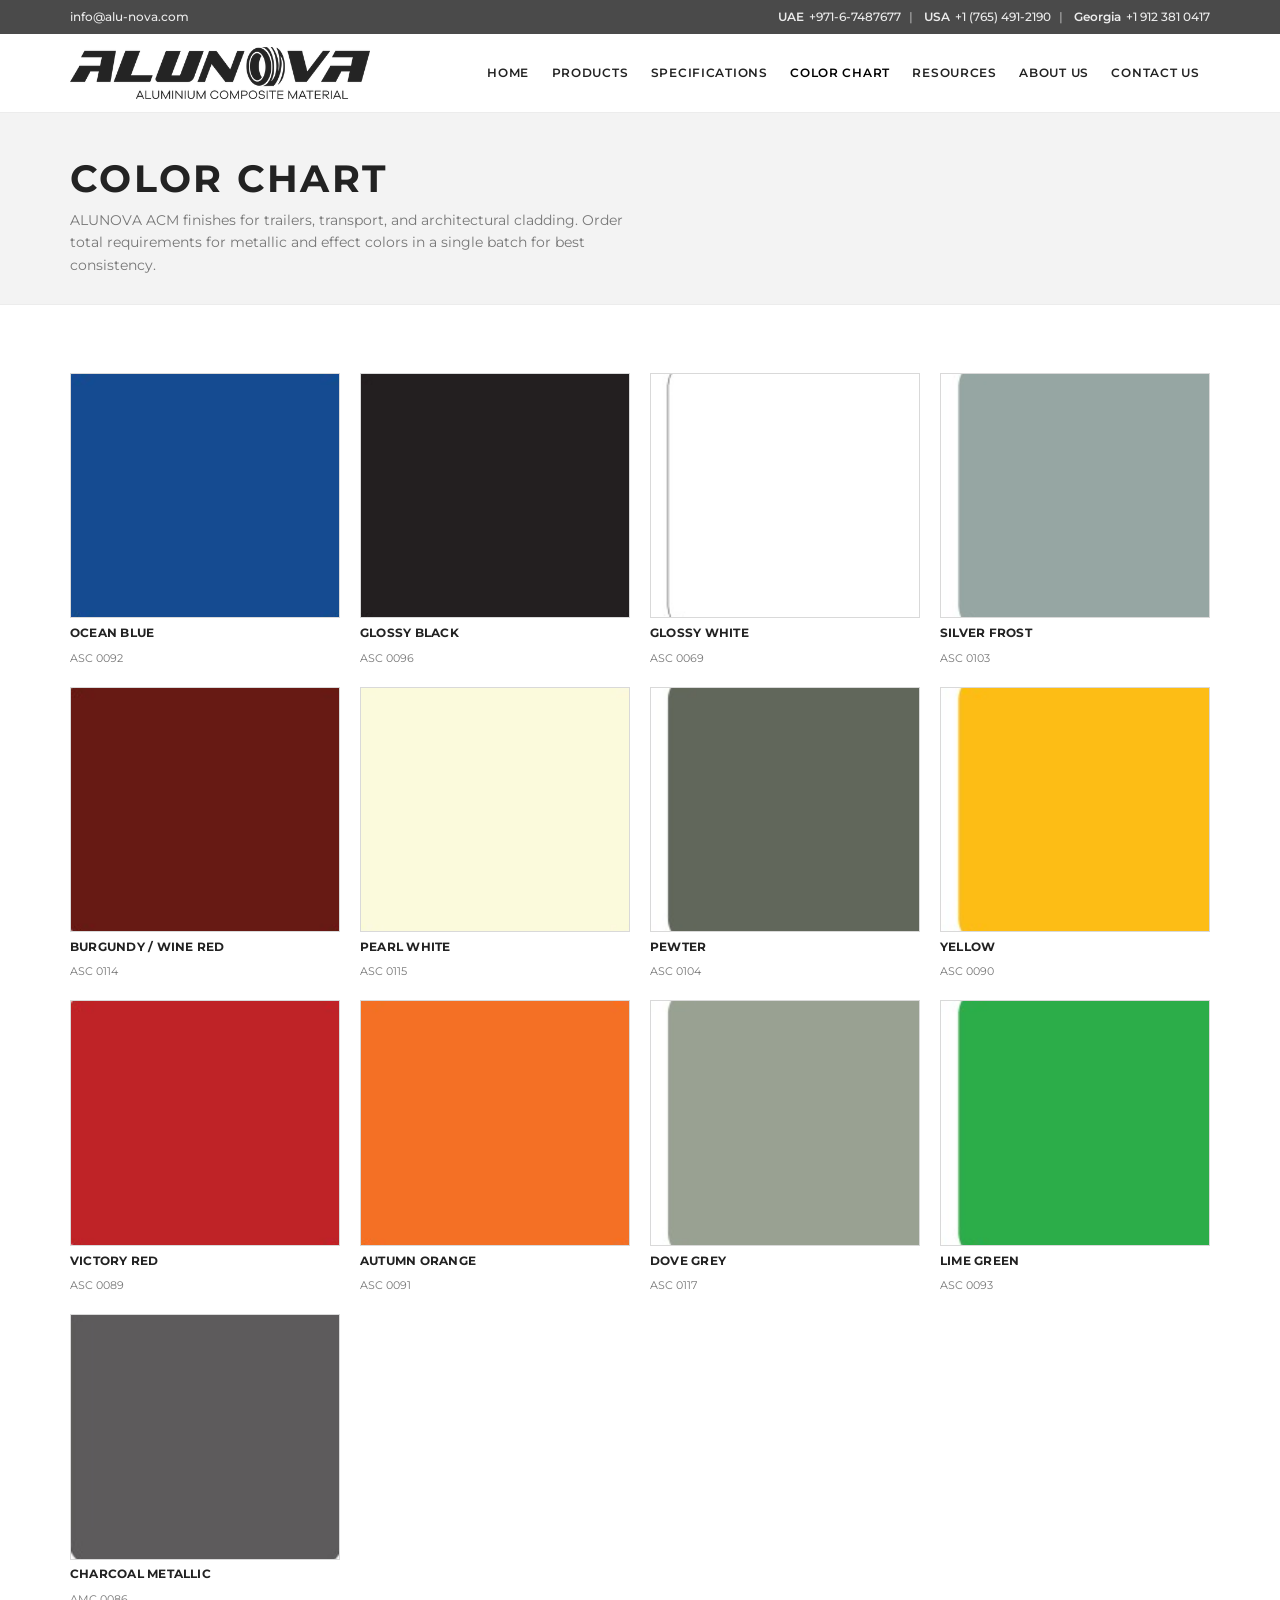
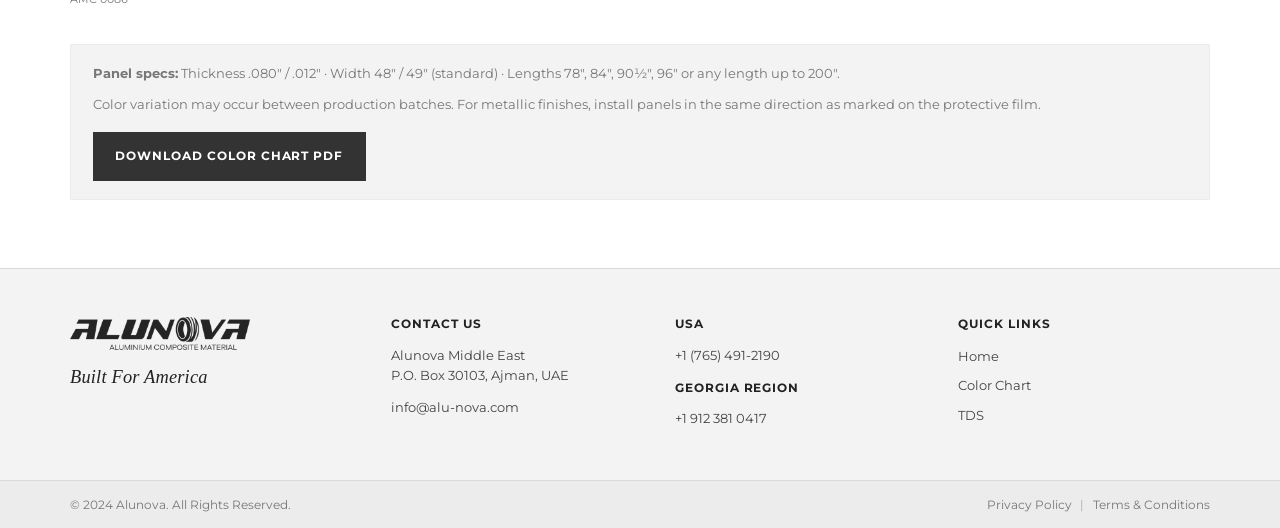
==== color-chart.html @ 653b5198 "Add ALUNOVA ACM marketing site from finalized wireframe. White/gray layout with product imagery, col" ====
<!DOCTYPE html>
<html lang="en">
<head>
  <meta charset="UTF-8" />
  <meta name="viewport" content="width=device-width, initial-scale=1.0" />
  <title>Color Chart — ALUNOVA ACM</title>
  <meta name="description" content="ALUNOVA aluminium composite material color chart — Ocean Blue, Glossy Black, Victory Red, and more." />
  <link rel="preconnect" href="https://fonts.googleapis.com" />
  <link rel="preconnect" href="https://fonts.gstatic.com" crossorigin />
  <link href="https://fonts.googleapis.com/css2?family=Montserrat:ital,wght@0,400;0,500;0,600;0,700;0,800;1,700&display=swap" rel="stylesheet" />
  <link rel="stylesheet" href="css/styles.css" />
</head>
<body>
  <div class="topbar">
    <div class="container topbar__inner">
      <a class="topbar__email" href="mailto:info@alu-nova.com">info@alu-nova.com</a>
      <div class="topbar__phones">
        <a href="tel:+97167487677"><span>UAE</span> +971-6-7487677</a>
        <span class="sep">|</span>
        <a href="tel:+17654912190"><span>USA</span> +1 (765) 491-2190</a>
        <span class="sep">|</span>
        <a href="tel:+19123810417"><span>Georgia</span> +1 912 381 0417</a>
      </div>
    </div>
  </div>

  <header class="header" id="header">
    <div class="container header__inner">
      <a class="logo" href="index.html" aria-label="ALUNOVA home">
        <img src="images/logo-nav.png" alt="ALUNOVA" width="260" height="48" />
      </a>
      <button class="nav-toggle" id="navToggle" aria-label="Open menu" aria-expanded="false">
        <span></span><span></span><span></span>
      </button>
      <nav class="nav" id="nav" aria-label="Primary">
        <a href="index.html" class="nav__link">Home</a>
        <a href="index.html#applications" class="nav__link">Products</a>
        <a href="index.html#specifications" class="nav__link">Specifications</a>
        <a href="color-chart.html" class="nav__link is-active">Color Chart</a>
        <a href="docs/TDS.pdf" class="nav__link" target="_blank" rel="noopener">Resources</a>
        <a href="index.html#about" class="nav__link">About Us</a>
        <a href="index.html#contact" class="nav__link">Contact Us</a>
      </nav>
    </div>
  </header>

  <section class="page-hero">
    <div class="container">
      <h1>Color Chart</h1>
      <p>ALUNOVA ACM finishes for trailers, transport, and architectural cladding. Order total requirements for metallic and effect colors in a single batch for best consistency.</p>
    </div>
  </section>

  <main class="section">
    <div class="container">
      <div class="color-full-grid">
        <article class="swatch">
          <img src="images/swatches/ocean-blue.jpg" alt="Ocean Blue" />
          <span class="swatch__name">Ocean Blue</span>
          <span class="swatch__code">ASC 0092</span>
        </article>
        <article class="swatch">
          <img src="images/swatches/glossy-black.jpg" alt="Glossy Black" />
          <span class="swatch__name">Glossy Black</span>
          <span class="swatch__code">ASC 0096</span>
        </article>
        <article class="swatch">
          <img src="images/swatches/glossy-white.jpg" alt="Glossy White" />
          <span class="swatch__name">Glossy White</span>
          <span class="swatch__code">ASC 0069</span>
        </article>
        <article class="swatch">
          <img src="images/swatches/silver-frost.jpg" alt="Silver Frost" />
          <span class="swatch__name">Silver Frost</span>
          <span class="swatch__code">ASC 0103</span>
        </article>
        <article class="swatch">
          <img src="images/swatches/burgundy.jpg" alt="Burgundy Wine Red" />
          <span class="swatch__name">Burgundy / Wine Red</span>
          <span class="swatch__code">ASC 0114</span>
        </article>
        <article class="swatch">
          <img src="images/swatches/pearl-white.jpg" alt="Pearl White" />
          <span class="swatch__name">Pearl White</span>
          <span class="swatch__code">ASC 0115</span>
        </article>
        <article class="swatch">
          <img src="images/swatches/pewter.jpg" alt="Pewter" />
          <span class="swatch__name">Pewter</span>
          <span class="swatch__code">ASC 0104</span>
        </article>
        <article class="swatch">
          <img src="images/swatches/yellow.jpg" alt="Yellow" />
          <span class="swatch__name">Yellow</span>
          <span class="swatch__code">ASC 0090</span>
        </article>
        <article class="swatch">
          <img src="images/swatches/victory-red.jpg" alt="Victory Red" />
          <span class="swatch__name">Victory Red</span>
          <span class="swatch__code">ASC 0089</span>
        </article>
        <article class="swatch">
          <img src="images/swatches/autumn-orange.jpg" alt="Autumn Orange" />
          <span class="swatch__name">Autumn Orange</span>
          <span class="swatch__code">ASC 0091</span>
        </article>
        <article class="swatch">
          <img src="images/swatches/dove-grey.jpg" alt="Dove Grey" />
          <span class="swatch__name">Dove Grey</span>
          <span class="swatch__code">ASC 0117</span>
        </article>
        <article class="swatch">
          <img src="images/swatches/lime-green.jpg" alt="Lime Green" />
          <span class="swatch__name">Lime Green</span>
          <span class="swatch__code">ASC 0093</span>
        </article>
        <article class="swatch">
          <img src="images/swatches/charcoal-metallic.jpg" alt="Charcoal Metallic" />
          <span class="swatch__name">Charcoal Metallic</span>
          <span class="swatch__code">AMC 0086</span>
        </article>
      </div>

      <div class="color-note">
        <p><strong>Panel specs:</strong> Thickness .080" / .012" · Width 48" / 49" (standard) · Lengths 78", 84", 90½", 96" or any length up to 200".</p>
        <p style="margin-top:0.6rem">Color variation may occur between production batches. For metallic finishes, install panels in the same direction as marked on the protective film.</p>
        <p style="margin-top:1rem">
          <a class="btn btn--primary" href="docs/COLOR_CHART.pdf" target="_blank" rel="noopener">Download Color Chart PDF</a>
        </p>
      </div>
    </div>
  </main>

  <footer class="footer" id="contact">
    <div class="container footer__grid">
      <div class="footer__brand">
        <img src="images/logo-gray.png" alt="ALUNOVA" width="180" height="33" />
        <p class="footer__tagline">Built For America</p>
      </div>
      <div class="footer__col">
        <h4>Contact Us</h4>
        <p>Alunova Middle East<br />P.O. Box 30103, Ajman, UAE</p>
        <p><a href="mailto:info@alu-nova.com">info@alu-nova.com</a></p>
      </div>
      <div class="footer__col">
        <h4>USA</h4>
        <p><a href="tel:+17654912190">+1 (765) 491-2190</a></p>
        <h4 style="margin-top:1rem">Georgia Region</h4>
        <p><a href="tel:+19123810417">+1 912 381 0417</a></p>
      </div>
      <div class="footer__col">
        <h4>Quick Links</h4>
        <ul class="footer__links">
          <li><a href="index.html">Home</a></li>
          <li><a href="color-chart.html">Color Chart</a></li>
          <li><a href="docs/TDS.pdf" target="_blank" rel="noopener">TDS</a></li>
        </ul>
      </div>
    </div>
    <div class="footer__bottom">
      <div class="container footer__bottom-inner">
        <p>© 2024 Alunova. All Rights Reserved.</p>
        <p><a href="#">Privacy Policy</a> <span>|</span> <a href="#">Terms &amp; Conditions</a></p>
      </div>
    </div>
  </footer>

  <script src="js/main.js"></script>
</body>
</html>
---- css/styles.css ----
/* ALUNOVA — wireframe-exact white / gray UI */
:root {
  --ink: #222222;
  --ink-soft: #444444;
  --muted: #777777;
  --line: #d9d9d9;
  --line-soft: #ececec;
  --surface: #f3f3f3;
  --surface-2: #f7f7f7;
  --white: #ffffff;
  --topbar: #4a4a4a;

  --font: "Montserrat", "Helvetica Neue", Arial, sans-serif;
  --container: 1140px;
  --header-h: 78px;
  --ease: ease;
}

*,
*::before,
*::after {
  box-sizing: border-box;
}

html {
  scroll-behavior: smooth;
}

body {
  margin: 0;
  font-family: var(--font);
  font-size: 14px;
  line-height: 1.65;
  color: var(--ink);
  background: var(--white);
  -webkit-font-smoothing: antialiased;
}

img {
  max-width: 100%;
  display: block;
}

a {
  color: inherit;
  text-decoration: none;
}

button {
  font: inherit;
  background: none;
  border: 0;
  cursor: pointer;
  color: inherit;
}

ul {
  margin: 0;
  padding: 0;
  list-style: none;
}

h1, h2, h3, h4 {
  margin: 0;
  font-family: var(--font);
  font-weight: 700;
  letter-spacing: 0.02em;
  text-transform: uppercase;
  line-height: 1.15;
  color: var(--ink);
}

p {
  margin: 0;
}

.container {
  width: min(100% - 2.4rem, var(--container));
  margin-inline: auto;
}

/* —— Top bar —— */
.topbar {
  background: var(--topbar);
  color: #ececec;
  font-size: 12px;
  font-weight: 500;
}

.topbar__inner {
  display: flex;
  align-items: center;
  justify-content: space-between;
  gap: 1rem;
  min-height: 34px;
  flex-wrap: wrap;
  padding-block: 0.3rem;
}

.topbar a {
  color: #ececec;
}

.topbar a:hover {
  color: #fff;
}

.topbar__email {
  display: inline-flex;
  align-items: center;
  gap: 0.4rem;
}

.topbar__phones {
  display: flex;
  align-items: center;
  flex-wrap: wrap;
  gap: 0.5rem;
}

.topbar__phones span {
  font-weight: 600;
  margin-right: 0.15rem;
}

.topbar .sep {
  color: #9a9a9a;
}

/* —— Header —— */
.header {
  position: sticky;
  top: 0;
  z-index: 100;
  background: var(--white);
  border-bottom: 1px solid var(--line-soft);
}

.header.is-scrolled {
  box-shadow: 0 2px 12px rgba(0, 0, 0, 0.06);
}

.header__inner {
  display: flex;
  align-items: center;
  justify-content: space-between;
  min-height: var(--header-h);
  gap: 1.25rem;
}

.logo img {
  height: 52px;
  width: auto;
  display: block;
}

.nav {
  display: flex;
  align-items: center;
  gap: 0.1rem;
}

.nav__link {
  font-size: 12px;
  font-weight: 600;
  letter-spacing: 0.06em;
  text-transform: uppercase;
  padding: 0.55rem 0.65rem;
  color: var(--ink);
  display: inline-flex;
  align-items: center;
  gap: 0.28rem;
}

.nav__link:hover,
.nav__link.is-active,
.nav__item:focus-within > .nav__link {
  color: #000;
}

.has-dropdown {
  position: relative;
}

.has-dropdown > .nav__link::after {
  content: "";
  width: 0;
  height: 0;
  border-left: 3.5px solid transparent;
  border-right: 3.5px solid transparent;
  border-top: 4px solid currentColor;
  opacity: 0.75;
}

.dropdown {
  position: absolute;
  top: calc(100% + 0.35rem);
  left: 0;
  min-width: 210px;
  background: var(--white);
  border: 1px solid var(--line);
  box-shadow: 0 10px 28px rgba(0, 0, 0, 0.08);
  padding: 0.4rem;
  opacity: 0;
  visibility: hidden;
  transform: translateY(4px);
  transition: 0.18s var(--ease);
  z-index: 20;
}

.has-dropdown:hover .dropdown,
.has-dropdown:focus-within .dropdown,
.has-dropdown.is-open .dropdown {
  opacity: 1;
  visibility: visible;
  transform: none;
}

.dropdown a {
  display: block;
  padding: 0.55rem 0.7rem;
  font-size: 12.5px;
  font-weight: 500;
  color: var(--ink-soft);
  text-transform: none;
  letter-spacing: 0;
}

.dropdown a:hover {
  background: var(--surface);
  color: var(--ink);
}

.nav-toggle {
  display: none;
  width: 40px;
  height: 40px;
  place-items: center;
  flex-direction: column;
  gap: 5px;
}

.nav-toggle span {
  display: block;
  width: 20px;
  height: 2px;
  background: var(--ink);
}

/* —— Buttons —— */
.btn {
  display: inline-flex;
  align-items: center;
  justify-content: center;
  font-family: var(--font);
  font-size: 12px;
  font-weight: 700;
  letter-spacing: 0.08em;
  text-transform: uppercase;
  padding: 0.85rem 1.35rem;
  border: 1.5px solid transparent;
  transition: 0.2s var(--ease);
}

.btn--primary {
  background: #333;
  color: var(--white);
  border-color: #333;
}

.btn--primary:hover {
  background: #111;
  border-color: #111;
}

.btn--ghost {
  background: var(--white);
  color: #333;
  border-color: #333;
}

.btn--ghost:hover {
  background: #333;
  color: var(--white);
}

.text-link {
  font-size: 12px;
  font-weight: 600;
  letter-spacing: 0.05em;
  text-transform: uppercase;
  color: var(--ink-soft);
  white-space: nowrap;
}

.text-link:hover {
  color: var(--ink);
}

/* —— Hero —— */
.hero {
  padding: 3.75rem 0 2.75rem;
  background: var(--white);
}

.hero__bg {
  display: none;
}

.hero__grid {
  display: grid;
  grid-template-columns: 1fr 1.05fr;
  gap: 2.75rem;
  align-items: center;
}

.hero__title {
  font-size: clamp(2.4rem, 5vw, 3.4rem);
  font-weight: 800;
  letter-spacing: 0.01em;
  margin-bottom: 0.55rem;
}

.hero__eyebrow {
  font-size: 1.05rem;
  font-weight: 500;
  letter-spacing: 0.01em;
  text-transform: none;
  color: var(--ink-soft);
  margin-bottom: 1rem;
}

.hero__lead {
  max-width: 32rem;
  color: var(--muted);
  font-size: 14px;
  line-height: 1.7;
  margin-bottom: 1.5rem;
}

.hero__actions {
  display: flex;
  flex-wrap: wrap;
  gap: 0.75rem;
}

.hero__frame {
  position: relative;
  aspect-ratio: 16 / 11;
  background: var(--surface);
  border: 1px solid var(--line);
  overflow: hidden;
}

.hero__img {
  position: absolute;
  inset: 0;
  width: 100%;
  height: 100%;
  object-fit: cover;
  opacity: 0;
  transition: opacity 0.45s var(--ease);
}

.hero__img.is-active {
  opacity: 1;
}

.hero__dots {
  display: flex;
  justify-content: center;
  gap: 0.45rem;
  margin-top: 0.9rem;
}

.hero__dots button {
  width: 8px;
  height: 8px;
  border-radius: 50%;
  background: #cfcfcf;
}

.hero__dots button.is-active {
  background: #555;
}

/* —— Features —— */
.features {
  background: var(--surface);
  border-block: 1px solid var(--line-soft);
  padding: 2.5rem 0;
}

.features__grid {
  display: grid;
  grid-template-columns: repeat(4, 1fr);
  gap: 1.5rem;
}

.feature {
  text-align: center;
  padding: 0.35rem 0.5rem;
}

.feature__icon {
  width: 44px;
  height: 44px;
  margin: 0 auto 0.75rem;
  color: #555;
}

.feature__icon svg {
  width: 100%;
  height: 100%;
}

.feature h3 {
  font-size: 13px;
  letter-spacing: 0.04em;
  margin-bottom: 0.4rem;
}

.feature p {
  font-size: 12.5px;
  color: var(--muted);
  line-height: 1.55;
}

/* —— Sections —— */
.section {
  padding: 4.25rem 0;
}

.section__head {
  margin-bottom: 2rem;
}

.section__head h2 {
  font-size: clamp(1.35rem, 2.4vw, 1.7rem);
  letter-spacing: 0.06em;
}

.section__head p {
  margin-top: 0.45rem;
  color: var(--muted);
  font-size: 13.5px;
}

.section__head--center {
  text-align: center;
}

.section__head--center p {
  margin-inline: auto;
  max-width: 34rem;
}

.section__head--split {
  display: flex;
  align-items: baseline;
  justify-content: space-between;
  gap: 1rem;
  flex-wrap: wrap;
}

/* —— Applications —— */
.apps-grid {
  display: grid;
  grid-template-columns: repeat(4, 1fr);
  gap: 1.15rem;
}

.app-card h3 {
  margin-top: 0.75rem;
  font-size: 13px;
  font-weight: 700;
  letter-spacing: 0.04em;
  text-align: center;
}

.app-card__media {
  aspect-ratio: 1;
  overflow: hidden;
  background: var(--surface);
  border: 1px solid var(--line);
}

.app-card__media img {
  width: 100%;
  height: 100%;
  object-fit: cover;
}

/* —— Specs —— */
.specs-grid {
  display: grid;
  grid-template-columns: repeat(5, 1fr);
  gap: 1rem;
}

.spec {
  text-align: left;
  padding: 0.25rem 0.35rem;
}

.spec__icon {
  width: 34px;
  height: 34px;
  color: #666;
  margin-bottom: 0.7rem;
}

.spec__icon svg {
  width: 100%;
  height: 100%;
}

.spec h3 {
  font-size: 12px;
  font-weight: 600;
  color: var(--ink-soft);
  letter-spacing: 0.03em;
  margin-bottom: 0.4rem;
  text-transform: none;
}

.spec__value {
  font-size: 14px;
  font-weight: 700;
  color: var(--ink);
  letter-spacing: 0.01em;
}

.spec__value span {
  font-size: 11px;
  font-weight: 600;
  color: var(--muted);
}

.spec__note {
  margin-top: 0.25rem;
  font-size: 12px;
  color: var(--muted);
}

/* —— TDS —— */
.tds {
  padding-top: 0.5rem;
}

.tds-card {
  display: grid;
  grid-template-columns: auto 1fr auto;
  gap: 2rem;
  align-items: center;
  padding: 2rem 2.25rem;
  background: var(--surface);
  border: 1px solid var(--line-soft);
}

.tds-card__icon {
  width: 56px;
  height: 56px;
  color: #555;
}

.tds-card__icon svg {
  width: 100%;
  height: 100%;
}

.tds-card__body h2 {
  font-size: 1.25rem;
  letter-spacing: 0.05em;
  margin-bottom: 0.45rem;
}

.tds-card__body p {
  color: var(--muted);
  max-width: 32rem;
  margin-bottom: 1rem;
  font-size: 13.5px;
}

.tds-card__list {
  display: grid;
  gap: 0.55rem;
}

.tds-card__list li {
  display: flex;
  align-items: center;
  gap: 0.5rem;
  font-size: 13px;
  font-weight: 600;
  color: var(--ink-soft);
}

.tds-card__list li::before {
  content: "✓";
  width: 18px;
  height: 18px;
  border: 1.5px solid #888;
  border-radius: 50%;
  display: grid;
  place-items: center;
  font-size: 10px;
  color: #555;
  flex-shrink: 0;
}

/* —— Color swatches —— */
.swatch-grid {
  display: grid;
  grid-template-columns: repeat(7, 1fr);
  gap: 0.9rem;
}

.swatch {
  display: flex;
  flex-direction: column;
  gap: 0.35rem;
}

.swatch img {
  aspect-ratio: 1;
  object-fit: cover;
  border: 1px solid var(--line);
  width: 100%;
}

.swatch__name {
  font-size: 11.5px;
  font-weight: 700;
  letter-spacing: 0.02em;
  text-transform: uppercase;
  color: var(--ink);
}

.swatch__code {
  font-size: 11px;
  color: var(--muted);
}

.swatch--more {
  aspect-ratio: 1;
  align-items: center;
  justify-content: center;
  border: 1px solid var(--line);
  background: var(--surface);
  text-align: center;
  padding: 0.75rem;
}

.swatch--more span {
  font-size: 12px;
  font-weight: 700;
  letter-spacing: 0.04em;
  text-transform: uppercase;
  color: var(--ink-soft);
}

.page-hero {
  padding: 2.75rem 0 1.75rem;
  background: var(--surface);
  border-bottom: 1px solid var(--line-soft);
}

.page-hero h1 {
  font-size: clamp(1.8rem, 4vw, 2.4rem);
  letter-spacing: 0.06em;
}

.page-hero p {
  margin-top: 0.5rem;
  color: var(--muted);
  max-width: 36rem;
  font-size: 13.5px;
}

.color-full-grid {
  display: grid;
  grid-template-columns: repeat(4, 1fr);
  gap: 1.25rem;
}

.color-full-grid .swatch img {
  aspect-ratio: 1.1;
}

.color-note {
  margin-top: 2.25rem;
  padding: 1.15rem 1.35rem;
  background: var(--surface);
  border: 1px solid var(--line-soft);
  color: var(--muted);
  font-size: 13px;
}

/* —— Why —— */
.why {
  background: var(--white);
  border-top: 1px solid var(--line-soft);
  padding: 3.75rem 0;
}

.why-grid {
  display: grid;
  grid-template-columns: repeat(5, 1fr);
  gap: 1.25rem;
}

.why-item {
  text-align: center;
  padding: 0.35rem;
}

.why-item__icon {
  width: 40px;
  height: 40px;
  margin: 0 auto 0.7rem;
  color: #666;
}

.why-item__icon svg {
  width: 100%;
  height: 100%;
}

.why-item h3 {
  font-size: 12px;
  font-weight: 600;
  letter-spacing: 0.03em;
  line-height: 1.35;
  color: var(--ink-soft);
  text-transform: none;
}

/* —— Footer —— */
.footer {
  background: var(--surface);
  color: var(--ink-soft);
  border-top: 1px solid var(--line);
}

.footer__grid {
  display: grid;
  grid-template-columns: 1.15fr 1fr 1fr 1fr;
  gap: 2rem;
  padding: 3rem 0 2.5rem;
}

.footer__tagline {
  margin-top: 0.75rem;
  font-family: "Georgia", "Times New Roman", serif;
  font-size: 1.15rem;
  font-style: italic;
  font-weight: 400;
  letter-spacing: 0.01em;
  text-transform: none;
  color: var(--ink);
}

.footer__flag {
  margin-top: 0.75rem;
  filter: grayscale(1);
  opacity: 0.85;
}

.footer__col h4 {
  color: var(--ink);
  font-size: 12px;
  letter-spacing: 0.08em;
  margin-bottom: 0.85rem;
}

.footer__col p {
  font-size: 13px;
  margin-bottom: 0.75rem;
  line-height: 1.55;
}

.footer a:hover {
  color: var(--ink);
}

.footer__links {
  display: grid;
  gap: 0.4rem;
}

.footer__links a {
  font-size: 13px;
}

.footer__bottom {
  border-top: 1px solid var(--line);
  background: #ececec;
}

.footer__bottom-inner {
  display: flex;
  justify-content: space-between;
  gap: 1rem;
  flex-wrap: wrap;
  padding: 0.85rem 0;
  font-size: 12px;
  color: var(--muted);
}

.footer__bottom span {
  margin-inline: 0.35rem;
  color: #aaa;
}

/* —— Responsive —— */
@media (max-width: 1100px) {
  .specs-grid {
    grid-template-columns: repeat(3, 1fr);
  }

  .swatch-grid {
    grid-template-columns: repeat(4, 1fr);
  }

  .why-grid {
    grid-template-columns: repeat(3, 1fr);
  }

  .footer__grid {
    grid-template-columns: 1fr 1fr;
  }
}

@media (max-width: 900px) {
  .nav-toggle {
    display: grid;
  }

  .nav {
    position: fixed;
    inset: calc(34px + var(--header-h)) 0 auto 0;
    background: var(--white);
    border-bottom: 1px solid var(--line);
    flex-direction: column;
    align-items: stretch;
    padding: 0.65rem 1.15rem 1.15rem;
    transform: translateY(-120%);
    opacity: 0;
    pointer-events: none;
    transition: 0.25s var(--ease);
    max-height: calc(100vh - 100px);
    overflow: auto;
  }

  .nav.is-open {
    transform: none;
    opacity: 1;
    pointer-events: auto;
  }

  .nav__link {
    width: 100%;
    justify-content: space-between;
    padding: 0.8rem 0.25rem;
    border-bottom: 1px solid var(--line-soft);
  }

  .dropdown {
    position: static;
    opacity: 1;
    visibility: visible;
    transform: none;
    box-shadow: none;
    border: 0;
    display: none;
    padding: 0 0 0.4rem 0.65rem;
  }

  .has-dropdown.is-open .dropdown {
    display: block;
  }

  .hero__grid {
    grid-template-columns: 1fr;
    gap: 2rem;
  }

  .features__grid,
  .apps-grid {
    grid-template-columns: 1fr 1fr;
  }

  .tds-card {
    grid-template-columns: 1fr;
    gap: 1.15rem;
    padding: 1.5rem;
  }

  .topbar__phones .sep:nth-of-type(2),
  .topbar__phones a:last-child {
    display: none;
  }
}

@media (max-width: 600px) {
  .features__grid,
  .apps-grid,
  .why-grid,
  .color-full-grid,
  .footer__grid {
    grid-template-columns: 1fr;
  }

  .swatch-grid,
  .specs-grid {
    grid-template-columns: 1fr 1fr;
  }

  .topbar__phones {
    display: none;
  }

  .section {
    padding: 3rem 0;
  }
}
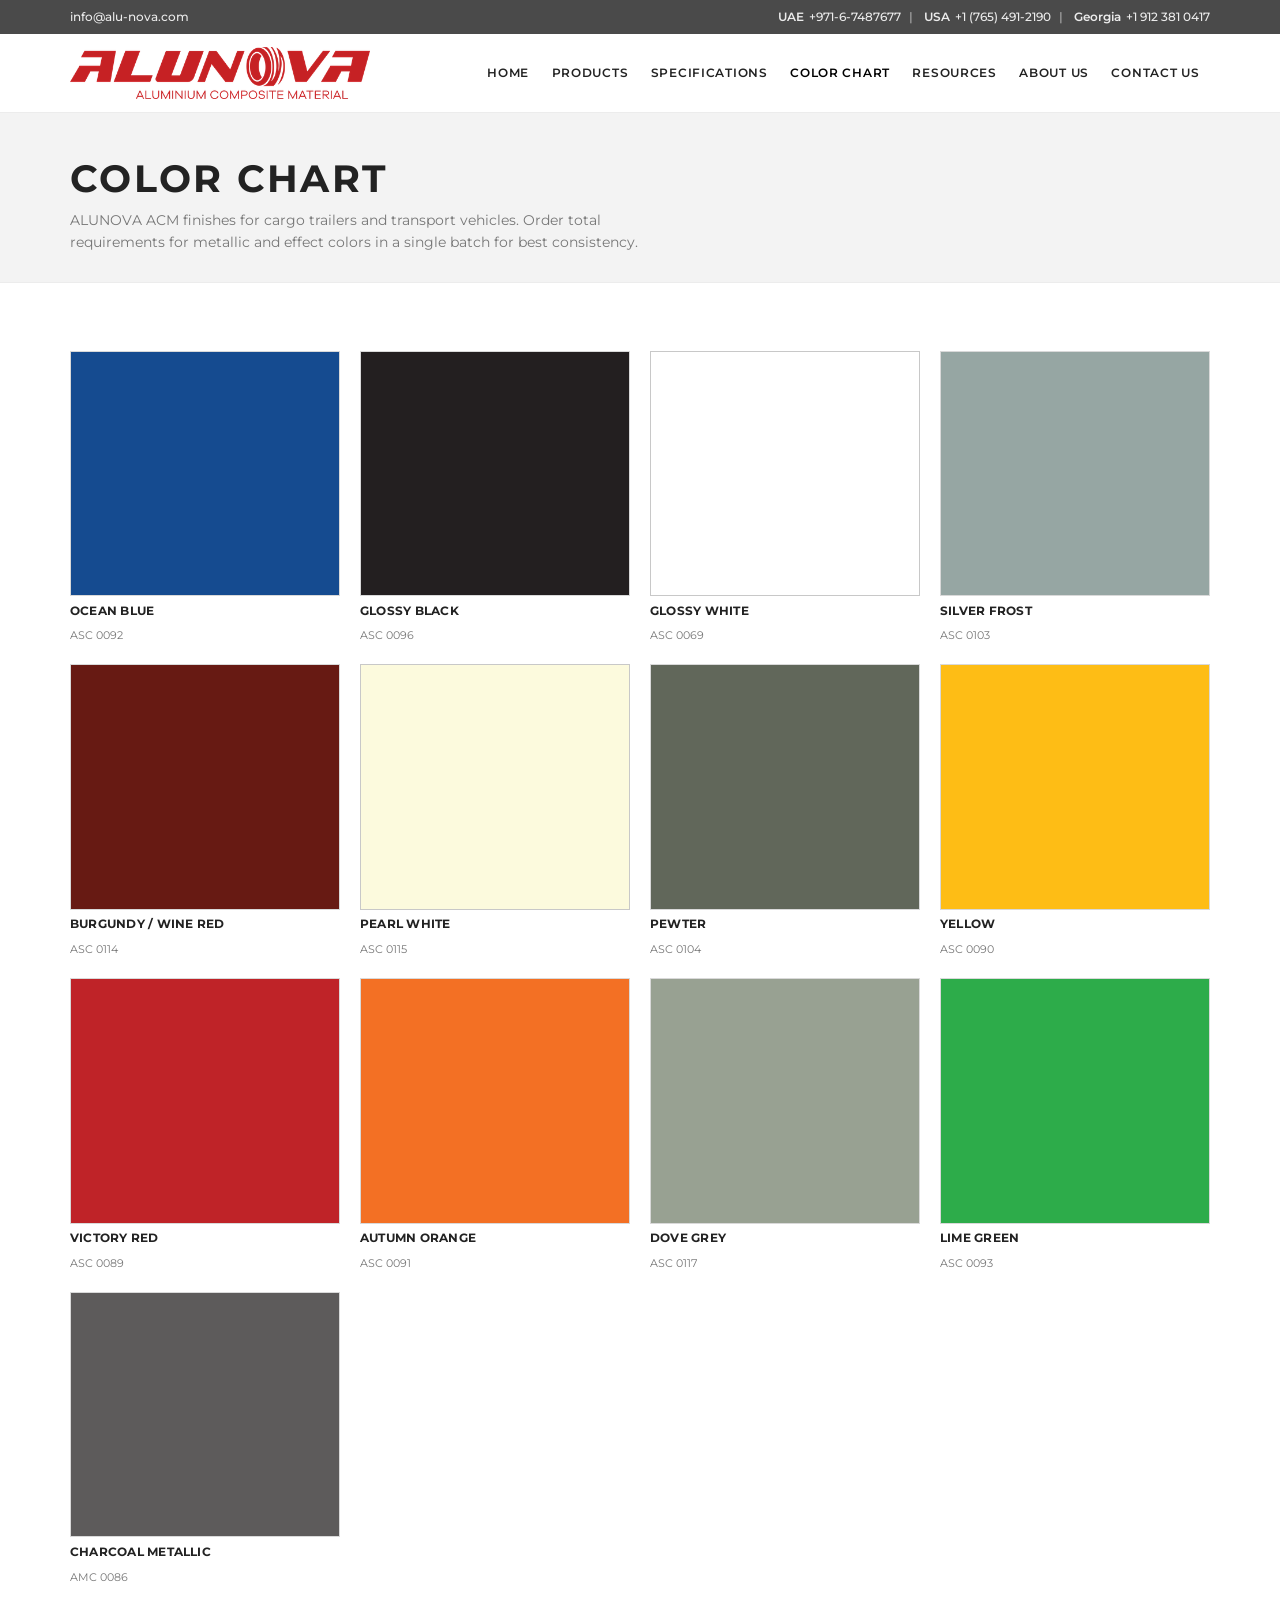
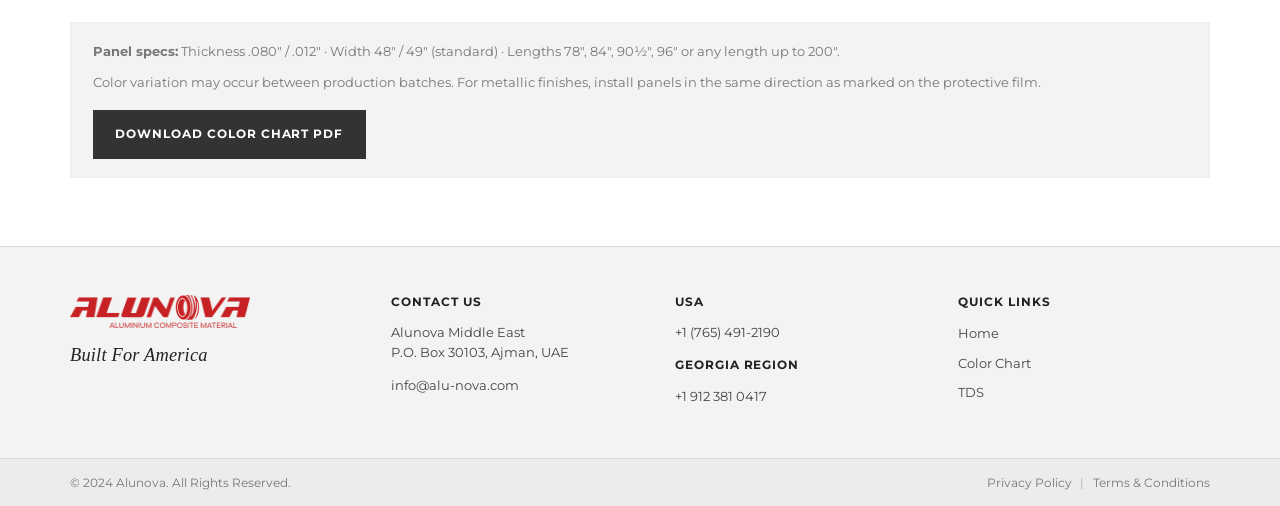
==== commit 2b17787d: "Refocus site on trailers, add Why Choose imagery, redesign panel specs - Rework Panel Specifications" ====
--- a/color-chart.html
+++ b/color-chart.html
@@ -47,7 +47,7 @@
   <section class="page-hero">
     <div class="container">
       <h1>Color Chart</h1>
-      <p>ALUNOVA ACM finishes for trailers, transport, and architectural cladding. Order total requirements for metallic and effect colors in a single batch for best consistency.</p>
+      <p>ALUNOVA ACM finishes for cargo trailers and transport vehicles. Order total requirements for metallic and effect colors in a single batch for best consistency.</p>
     </div>
   </section>
 
@@ -55,67 +55,67 @@
     <div class="container">
       <div class="color-full-grid">
         <article class="swatch">
-          <img src="images/swatches/ocean-blue.jpg" alt="Ocean Blue" />
+          <div class="swatch__color" style="--swatch-color: #154b90"></div>
           <span class="swatch__name">Ocean Blue</span>
           <span class="swatch__code">ASC 0092</span>
         </article>
         <article class="swatch">
-          <img src="images/swatches/glossy-black.jpg" alt="Glossy Black" />
+          <div class="swatch__color" style="--swatch-color: #231f20"></div>
           <span class="swatch__name">Glossy Black</span>
           <span class="swatch__code">ASC 0096</span>
         </article>
         <article class="swatch">
-          <img src="images/swatches/glossy-white.jpg" alt="Glossy White" />
+          <div class="swatch__color swatch__color--light" style="--swatch-color: #ffffff"></div>
           <span class="swatch__name">Glossy White</span>
           <span class="swatch__code">ASC 0069</span>
         </article>
         <article class="swatch">
-          <img src="images/swatches/silver-frost.jpg" alt="Silver Frost" />
+          <div class="swatch__color" style="--swatch-color: #96a6a3"></div>
           <span class="swatch__name">Silver Frost</span>
           <span class="swatch__code">ASC 0103</span>
         </article>
         <article class="swatch">
-          <img src="images/swatches/burgundy.jpg" alt="Burgundy Wine Red" />
+          <div class="swatch__color" style="--swatch-color: #671a13"></div>
           <span class="swatch__name">Burgundy / Wine Red</span>
           <span class="swatch__code">ASC 0114</span>
         </article>
         <article class="swatch">
-          <img src="images/swatches/pearl-white.jpg" alt="Pearl White" />
+          <div class="swatch__color swatch__color--light" style="--swatch-color: #fcfadd"></div>
           <span class="swatch__name">Pearl White</span>
           <span class="swatch__code">ASC 0115</span>
         </article>
         <article class="swatch">
-          <img src="images/swatches/pewter.jpg" alt="Pewter" />
+          <div class="swatch__color" style="--swatch-color: #61675a"></div>
           <span class="swatch__name">Pewter</span>
           <span class="swatch__code">ASC 0104</span>
         </article>
         <article class="swatch">
-          <img src="images/swatches/yellow.jpg" alt="Yellow" />
+          <div class="swatch__color" style="--swatch-color: #febd15"></div>
           <span class="swatch__name">Yellow</span>
           <span class="swatch__code">ASC 0090</span>
         </article>
         <article class="swatch">
-          <img src="images/swatches/victory-red.jpg" alt="Victory Red" />
+          <div class="swatch__color" style="--swatch-color: #bf2328"></div>
           <span class="swatch__name">Victory Red</span>
           <span class="swatch__code">ASC 0089</span>
         </article>
         <article class="swatch">
-          <img src="images/swatches/autumn-orange.jpg" alt="Autumn Orange" />
+          <div class="swatch__color" style="--swatch-color: #f37024"></div>
           <span class="swatch__name">Autumn Orange</span>
           <span class="swatch__code">ASC 0091</span>
         </article>
         <article class="swatch">
-          <img src="images/swatches/dove-grey.jpg" alt="Dove Grey" />
+          <div class="swatch__color" style="--swatch-color: #98a192"></div>
           <span class="swatch__name">Dove Grey</span>
           <span class="swatch__code">ASC 0117</span>
         </article>
         <article class="swatch">
-          <img src="images/swatches/lime-green.jpg" alt="Lime Green" />
+          <div class="swatch__color" style="--swatch-color: #2dac4a"></div>
           <span class="swatch__name">Lime Green</span>
           <span class="swatch__code">ASC 0093</span>
         </article>
         <article class="swatch">
-          <img src="images/swatches/charcoal-metallic.jpg" alt="Charcoal Metallic" />
+          <div class="swatch__color" style="--swatch-color: #5d5b5b"></div>
           <span class="swatch__name">Charcoal Metallic</span>
           <span class="swatch__code">AMC 0086</span>
         </article>
@@ -134,7 +134,7 @@
   <footer class="footer" id="contact">
     <div class="container footer__grid">
       <div class="footer__brand">
-        <img src="images/logo-gray.png" alt="ALUNOVA" width="180" height="33" />
+        <img src="images/logo-footer.png" alt="ALUNOVA" width="180" height="33" />
         <p class="footer__tagline">Built For America</p>
       </div>
       <div class="footer__col">
--- a/css/styles.css
+++ b/css/styles.css
@@ -463,11 +463,23 @@
   flex-wrap: wrap;
 }
 
+.colors__links {
+  display: flex;
+  flex-wrap: wrap;
+  gap: 0.85rem 1.25rem;
+}
+
 /* —— Applications —— */
 .apps-grid {
   display: grid;
   grid-template-columns: repeat(4, 1fr);
   gap: 1.15rem;
+}
+
+.apps-grid--two {
+  grid-template-columns: repeat(2, 1fr);
+  max-width: 760px;
+  margin-inline: auto;
 }
 
 .app-card h3 {
@@ -492,6 +504,14 @@
 }
 
 /* —— Specs —— */
+.specs {
+  padding: 5rem 0;
+}
+
+.specs .section__head {
+  margin-bottom: 2.75rem;
+}
+
 .specs-grid {
   display: grid;
   grid-template-columns: repeat(5, 1fr);
@@ -499,15 +519,65 @@
 }
 
 .spec {
-  text-align: left;
-  padding: 0.25rem 0.35rem;
+  position: relative;
+  display: flex;
+  flex-direction: column;
+  padding: 1.5rem 1.35rem 1.35rem;
+  background: var(--white);
+  border: 1px solid var(--line);
+  border-radius: 14px;
+  overflow: hidden;
+  transition:
+    transform 0.25s var(--ease),
+    border-color 0.25s var(--ease),
+    box-shadow 0.25s var(--ease);
+}
+
+.spec::before {
+  content: "";
+  position: absolute;
+  inset: 0 0 auto 0;
+  height: 2px;
+  background: var(--ink);
+  transform: scaleX(0);
+  transform-origin: left;
+  transition: transform 0.3s var(--ease);
+}
+
+.spec:hover {
+  transform: translateY(-4px);
+  border-color: #c4c4c4;
+  box-shadow: 0 14px 32px rgba(0, 0, 0, 0.08);
+}
+
+.spec:hover::before {
+  transform: scaleX(1);
+}
+
+.spec__head {
+  display: flex;
+  align-items: center;
+  gap: 0.7rem;
+  padding-bottom: 1.1rem;
+  border-bottom: 1px solid var(--line-soft);
 }
 
 .spec__icon {
-  width: 34px;
-  height: 34px;
-  color: #666;
-  margin-bottom: 0.7rem;
+  flex: none;
+  display: grid;
+  place-items: center;
+  width: 38px;
+  height: 38px;
+  padding: 0.45rem;
+  color: var(--ink-soft);
+  background: var(--surface);
+  border-radius: 10px;
+  transition: background 0.25s var(--ease), color 0.25s var(--ease);
+}
+
+.spec:hover .spec__icon {
+  background: var(--ink);
+  color: var(--white);
 }
 
 .spec__icon svg {
@@ -516,31 +586,102 @@
 }
 
 .spec h3 {
-  font-size: 12px;
+  margin: 0;
+  font-size: 11.5px;
   font-weight: 600;
-  color: var(--ink-soft);
-  letter-spacing: 0.03em;
-  margin-bottom: 0.4rem;
-  text-transform: none;
+  line-height: 1.35;
+  color: var(--muted);
+  letter-spacing: 0.06em;
+  text-transform: uppercase;
+}
+
+.spec__body {
+  display: flex;
+  align-items: center;
+  flex: 1;
+  padding: 1.25rem 0;
+}
+
+.spec__values {
+  display: grid;
+  gap: 0.45rem;
+  width: 100%;
 }
 
 .spec__value {
-  font-size: 14px;
+  display: flex;
+  align-items: baseline;
+  gap: 0.25rem;
+  margin: 0;
+  padding: 0.5rem 0.7rem;
+  color: var(--ink);
+  background: var(--surface);
+  border-radius: 8px;
+  transition: background 0.25s var(--ease);
+}
+
+.spec:hover .spec__value {
+  background: var(--surface-2);
+}
+
+.spec__value strong {
+  font-size: 1.5rem;
   font-weight: 700;
-  color: var(--ink);
-  letter-spacing: 0.01em;
+  line-height: 1.1;
+  letter-spacing: -0.02em;
+  font-variant-numeric: tabular-nums;
 }
 
 .spec__value span {
   font-size: 11px;
   font-weight: 600;
   color: var(--muted);
+  letter-spacing: 0.04em;
+}
+
+.spec__tags {
+  display: flex;
+  gap: 0.45rem;
+  width: 100%;
+}
+
+.spec__tags--grid {
+  display: grid;
+  grid-template-columns: 1fr 1fr;
+}
+
+.spec__tags--stack {
+  flex-direction: column;
+}
+
+.spec__tags li {
+  display: flex;
+  align-items: center;
+  justify-content: center;
+  padding: 0.6rem;
+  font-size: 15px;
+  font-weight: 700;
+  line-height: 1.1;
+  letter-spacing: 0.04em;
+  color: var(--ink);
+  background: var(--surface);
+  border-radius: 8px;
+  font-variant-numeric: tabular-nums;
+  transition: background 0.25s var(--ease);
+}
+
+.spec:hover .spec__tags li {
+  background: var(--surface-2);
 }
 
 .spec__note {
-  margin-top: 0.25rem;
-  font-size: 12px;
+  margin: 0;
+  padding-top: 0.85rem;
+  border-top: 1px solid var(--line-soft);
+  font-size: 11px;
+  font-weight: 500;
   color: var(--muted);
+  letter-spacing: 0.02em;
 }
 
 /* —— TDS —— */
@@ -622,11 +763,24 @@
   gap: 0.35rem;
 }
 
+.swatch img,
+.swatch__color {
+  aspect-ratio: 1;
+  width: 100%;
+  display: block;
+  border: 1px solid var(--line);
+}
+
 .swatch img {
-  aspect-ratio: 1;
   object-fit: cover;
-  border: 1px solid var(--line);
-  width: 100%;
+}
+
+.swatch__color {
+  background-color: var(--swatch-color, #ccc);
+}
+
+.swatch__color--light {
+  border-color: #c8c8c8;
 }
 
 .swatch__name {
@@ -684,6 +838,7 @@
   gap: 1.25rem;
 }
 
+.color-full-grid .swatch__color,
 .color-full-grid .swatch img {
   aspect-ratio: 1.1;
 }
@@ -699,9 +854,13 @@
 
 /* —— Why —— */
 .why {
-  background: var(--white);
+  background: var(--surface);
   border-top: 1px solid var(--line-soft);
-  padding: 3.75rem 0;
+  padding: 5rem 0;
+}
+
+.why .section__head {
+  margin-bottom: 2.75rem;
 }
 
 .why-grid {
@@ -712,28 +871,43 @@
 
 .why-item {
   text-align: center;
-  padding: 0.35rem;
-}
-
-.why-item__icon {
-  width: 40px;
-  height: 40px;
-  margin: 0 auto 0.7rem;
-  color: #666;
-}
-
-.why-item__icon svg {
+  background: var(--white);
+  border: 1px solid var(--line);
+  overflow: hidden;
+  transition: border-color 0.2s var(--ease), box-shadow 0.2s var(--ease);
+}
+
+.why-item:hover {
+  border-color: #bbb;
+  box-shadow: 0 8px 24px rgba(0, 0, 0, 0.06);
+}
+
+.why-item__media {
+  aspect-ratio: 1;
+  overflow: hidden;
+  background: var(--surface);
+  border-bottom: 1px solid var(--line-soft);
+}
+
+.why-item__media img {
   width: 100%;
   height: 100%;
+  object-fit: cover;
+  transition: transform 0.45s var(--ease);
+}
+
+.why-item:hover .why-item__media img {
+  transform: scale(1.05);
 }
 
 .why-item h3 {
-  font-size: 12px;
-  font-weight: 600;
+  font-size: 13px;
+  font-weight: 700;
   letter-spacing: 0.03em;
-  line-height: 1.35;
-  color: var(--ink-soft);
+  line-height: 1.4;
+  color: var(--ink);
   text-transform: none;
+  padding: 1.1rem 0.85rem 1.25rem;
 }
 
 /* —— Footer —— */
@@ -912,11 +1086,18 @@
     grid-template-columns: 1fr;
   }
 
-  .swatch-grid,
+  .swatch-grid {
+    grid-template-columns: 1fr 1fr;
+  }
+
   .specs-grid {
     grid-template-columns: 1fr 1fr;
   }
 
+  .spec__body {
+    padding: 1rem 0;
+  }
+
   .topbar__phones {
     display: none;
   }
